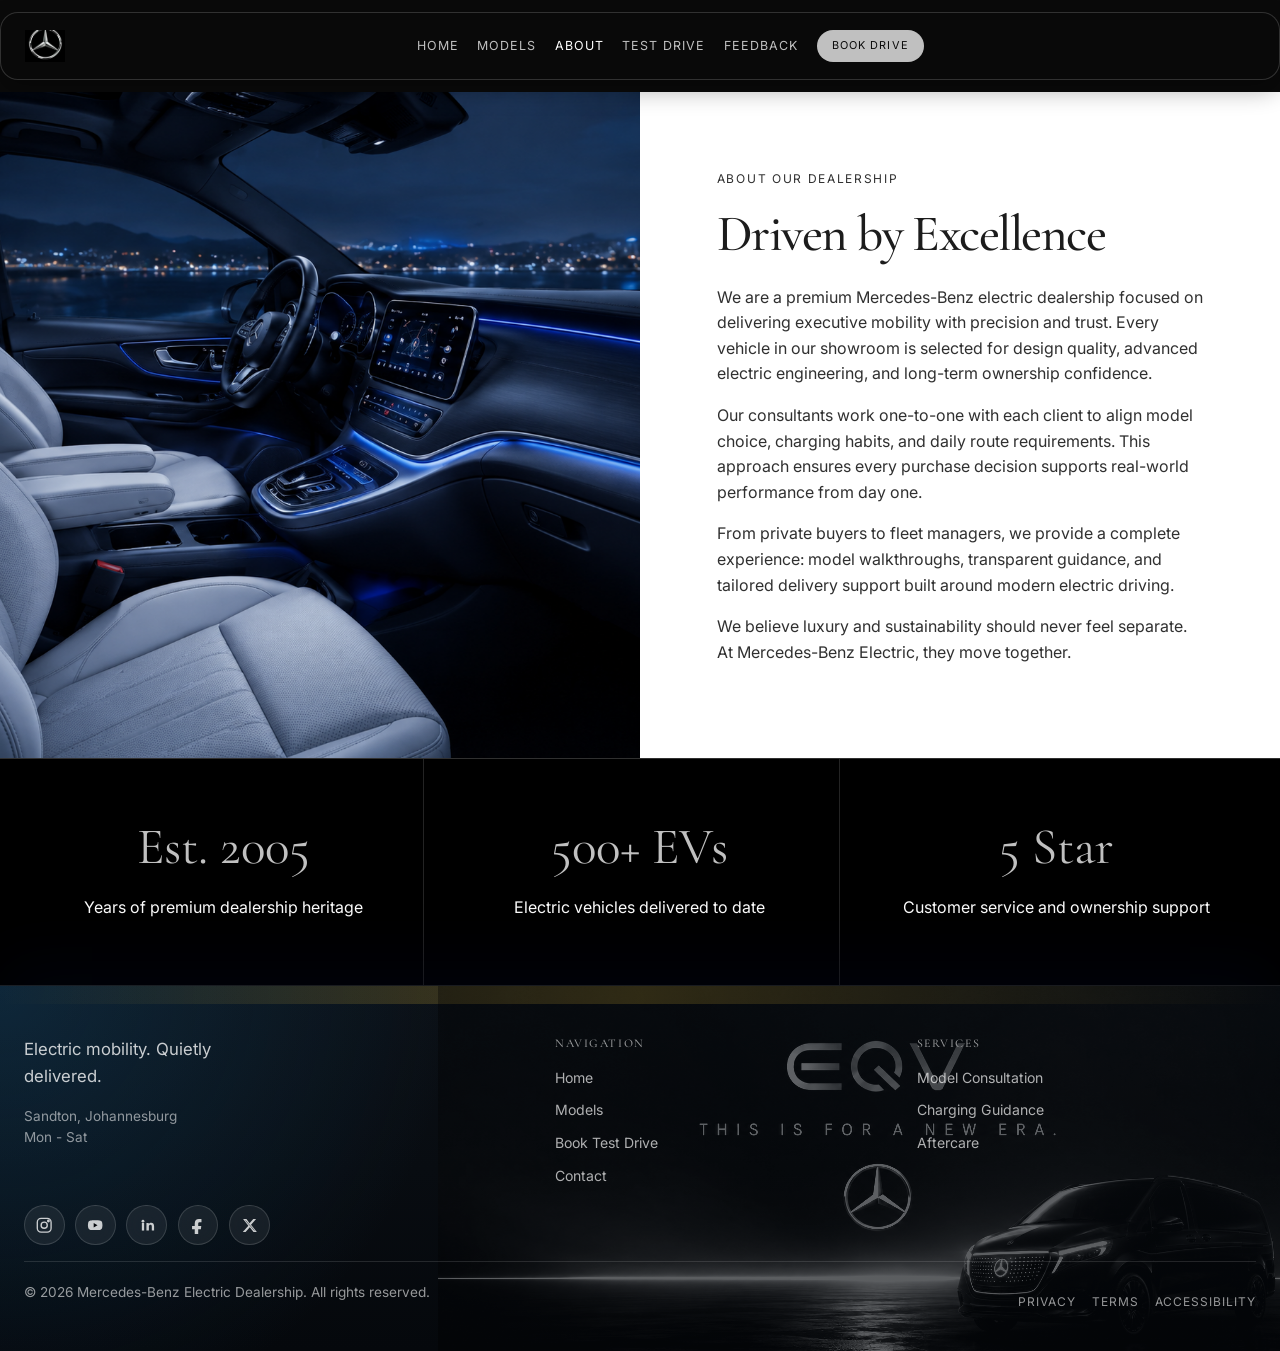
==== about.html @ 7323f120 "Build premium Mercedes-Benz EV website" ====
<!doctype html>
<html lang="en">
<head>
  <meta charset="UTF-8">
  <meta name="viewport" content="width=device-width, initial-scale=1.0">
  <title>Mercedes-Benz Electric | About</title>
  <link rel="preconnect" href="https://fonts.googleapis.com">
  <link rel="preconnect" href="https://fonts.gstatic.com" crossorigin>
  <link href="https://fonts.googleapis.com/css2?family=Cormorant+Garamond:wght@400;500;600;700&family=Inter:wght@400;500;600&display=swap" rel="stylesheet">
  <link href="https://cdn.jsdelivr.net/npm/bootstrap@5.3.3/dist/css/bootstrap.min.css" rel="stylesheet">
  <link rel="stylesheet" href="css/style.css">
</head>
<body>
  <div class="page-shell">
    <header class="site-nav">
      <nav class="navbar navbar-expand-lg nav-wrapper">
        <div class="container-premium d-flex align-items-center">
          <a class="navbar-brand" href="index.html" aria-label="Mercedes-Benz Electric home">
            <img src="assets/images/logo.jfif" alt="Mercedes-Benz logo">
          </a>
          <button class="navbar-toggler ms-auto" type="button" data-bs-toggle="collapse" data-bs-target="#mainNav" aria-controls="mainNav" aria-expanded="false" aria-label="Toggle navigation">
            <span class="navbar-toggler-icon"><span></span></span>
          </button>
          <div class="collapse navbar-collapse nav-center-group justify-content-center" id="mainNav">
            <ul class="navbar-nav nav-links-centered align-items-lg-center mx-auto">
              <li class="nav-item"><a class="nav-link" href="index.html">Home</a></li>
              <li class="nav-item"><a class="nav-link" href="models.html">Models</a></li>
              <li class="nav-item"><a class="nav-link active" href="about.html">About</a></li>
              <li class="nav-item"><a class="nav-link" href="testdrive.html">Test Drive</a></li>
              <li class="nav-item"><a class="nav-link" href="feedback.html">Feedback</a></li>
              <li class="nav-item"><a class="nav-cta-link" href="testdrive.html">Book Drive</a></li>
            </ul>
          </div>
        </div>
      </nav>
    </header>

    <main class="site-main">
      <section class="about-split fade-section">
        <div class="about-image-wrap">
          <img src="assets/images/cars/eqv-interior-white.png" alt="Luxury Mercedes EQV cabin with ambient lighting">
        </div>
        <div class="about-copy-wrap">
          <p class="section-kicker">About Our Dealership</p>
          <h1>Driven by Excellence</h1>
          <p>
            We are a premium Mercedes-Benz electric dealership focused on delivering executive mobility with precision and trust.
            Every vehicle in our showroom is selected for design quality, advanced electric engineering, and long-term ownership confidence.
          </p>
          <p>
            Our consultants work one-to-one with each client to align model choice, charging habits, and daily route requirements.
            This approach ensures every purchase decision supports real-world performance from day one.
          </p>
          <p>
            From private buyers to fleet managers, we provide a complete experience: model walkthroughs, transparent guidance,
            and tailored delivery support built around modern electric driving.
          </p>
          <p>
            We believe luxury and sustainability should never feel separate. At Mercedes-Benz Electric, they move together.
          </p>
        </div>
      </section>

      <section class="stats-band fade-section">
        <div class="container-premium">
          <div class="stats-grid">
            <article class="stat-block">
              <span class="stat-number">Est. 2005</span>
              <p>Years of premium dealership heritage</p>
            </article>
            <article class="stat-block">
              <span class="stat-number">500+ EVs</span>
              <p>Electric vehicles delivered to date</p>
            </article>
            <article class="stat-block">
              <span class="stat-number">5 Star</span>
              <p>Customer service and ownership support</p>
            </article>
          </div>
        </div>
      </section>
    </main>

    <footer class="site-footer">
      <div class="footer-fade-bar"></div>
      <div class="container-premium footer-grid">
        <div>
          <p class="footer-brand-copy">Electric mobility. Quietly delivered.</p>
          <p class="footer-address">Sandton, Johannesburg<br>Mon - Sat</p>
        </div>
        <div>
          <h3 class="footer-title">Navigation</h3>
          <ul class="footer-links">
            <li><a href="index.html">Home</a></li>
            <li><a href="models.html">Models</a></li>
            <li><a href="testdrive.html">Book Test Drive</a></li>
            <li><a href="feedback.html">Contact</a></li>
          </ul>
        </div>
        <div>
          <h3 class="footer-title">Services</h3>
          <ul class="footer-links">
            <li><a href="models.html">Model Consultation</a></li>
            <li><a href="feedback.html">Charging Guidance</a></li>
            <li><a href="feedback.html">Aftercare</a></li>
          </ul>
        </div>
      </div>
      <div class="container-premium footer-socials" aria-label="Mercedes-Benz social media links">
        <a class="social-link" href="https://www.instagram.com/mercedesbenz/" target="_blank" rel="noopener noreferrer" aria-label="Mercedes-Benz on Instagram">
          <svg viewBox="0 0 24 24" aria-hidden="true"><rect x="3" y="3" width="18" height="18" rx="5"></rect><circle cx="12" cy="12" r="4"></circle><circle cx="17.5" cy="6.5" r="1"></circle></svg>
        </a>
        <a class="social-link" href="https://www.youtube.com/@MercedesBenz" target="_blank" rel="noopener noreferrer" aria-label="Mercedes-Benz on YouTube">
          <svg viewBox="0 0 24 24" aria-hidden="true"><path class="youtube-shell" d="M21 8.2a3 3 0 0 0-2.1-2.1C17 5.6 12 5.6 12 5.6s-5 0-6.9.5A3 3 0 0 0 3 8.2a31 31 0 0 0-.5 3.8A31 31 0 0 0 3 15.8a3 3 0 0 0 2.1 2.1c1.9.5 6.9.5 6.9.5s5 0 6.9-.5a3 3 0 0 0 2.1-2.1 31 31 0 0 0 .5-3.8 31 31 0 0 0-.5-3.8Z"></path><path class="youtube-play" d="m10 15 5-3-5-3v6Z"></path></svg>
        </a>
        <a class="social-link" href="https://www.linkedin.com/company/mercedes-benz_ag/" target="_blank" rel="noopener noreferrer" aria-label="Mercedes-Benz on LinkedIn">
          <svg viewBox="0 0 24 24" aria-hidden="true"><path d="M5 9h3v10H5V9Z"></path><path d="M6.5 5a1.8 1.8 0 1 1 0 3.6A1.8 1.8 0 0 1 6.5 5Z"></path><path d="M11 9h3v1.4c.6-.9 1.6-1.7 3.2-1.7 2.3 0 3.8 1.5 3.8 4.5V19h-3v-5.3c0-1.4-.5-2.3-1.8-2.3-1 0-1.6.7-1.9 1.3-.1.2-.1.6-.1.9V19H11V9Z"></path></svg>
        </a>
        <a class="social-link" href="https://www.facebook.com/MercedesBenz/" target="_blank" rel="noopener noreferrer" aria-label="Mercedes-Benz on Facebook">
          <svg viewBox="0 0 24 24" aria-hidden="true"><path d="M14 8h2.3V4.2c-.4-.1-1.8-.2-3.3-.2-3.3 0-5.5 2-5.5 5.7V13H4v4.3h3.5V24H12v-6.7h3.5L16 13h-4v-2.9c0-1.2.3-2.1 2-2.1Z"></path></svg>
        </a>
        <a class="social-link" href="https://x.com/MercedesBenz" target="_blank" rel="noopener noreferrer" aria-label="Mercedes-Benz on X">
          <svg viewBox="0 0 24 24" aria-hidden="true"><path d="M4 4h4.4l4.1 5.5L17.3 4H21l-6.6 7.5L22 21h-4.4l-4.8-6.3L7.3 21H3.6l7.3-8.3L4 4Zm2.8 2 11.8 13h.7L7.5 6h-.7Z"></path></svg>
        </a>
      </div>
      <div class="container-premium footer-bottom">
        <p class="footer-copy">&copy; 2026 Mercedes-Benz Electric Dealership. All rights reserved.</p>
        <ul class="footer-legal">
          <li><a href="feedback.html">Privacy</a></li>
          <li><a href="feedback.html">Terms</a></li>
          <li><a href="feedback.html">Accessibility</a></li>
        </ul>
      </div>
      <img class="footer-watermark" src="assets/images/cars/eqv-era-campaign.png" alt="Mercedes-Benz decorative watermark">
    </footer>
  </div>

  <script src="https://cdn.jsdelivr.net/npm/bootstrap@5.3.3/dist/js/bootstrap.bundle.min.js"></script>
  <script src="js/main.js"></script>
</body>
</html>
---- css/style.css ----
﻿:root {
  --color-black: #0a0a0a;
  --color-silver: #C0C0C0;
  --color-silver-dark: #8a8a8a;
  --color-white: #FFFFFF;
  --color-accent: #d4af37;
  --container-max: 1280px;
}

/* === RESET === */
* {
  box-sizing: border-box;
  margin: 0;
  padding: 0;
}

html,
body {
  width: 100%;
  overflow-x: hidden;
}

body {
  font-family: "Inter", sans-serif;
  background: var(--color-black);
  color: var(--color-white);
  line-height: 1.6;
  padding-top: 92px;
}

a {
  color: inherit;
  text-decoration: none;
}

img,
video {
  max-width: 100%;
  display: block;
}

/* === TYPOGRAPHY === */
h1,
h2,
h3,
h4,
h5,
h6,
.brand-title {
  font-family: "Cormorant Garamond", serif;
  letter-spacing: -0.03em;
}

.section-kicker {
  color: var(--color-silver-dark);
  font-size: 0.75rem;
  text-transform: uppercase;
  letter-spacing: 0.14em;
  margin-bottom: 0.8rem;
}

/* === LAYOUT === */
.page-shell {
  min-height: 100vh;
  display: flex;
  flex-direction: column;
}

.site-main {
  flex: 1;
}

.container-premium {
  width: min(100% - 3rem, var(--container-max));
  margin: 0 auto;
}

.section-block {
  padding: 6rem 0;
}

/* === NAVIGATION === */
.site-nav {
  position: fixed;
  top: 12px;
  left: 0;
  width: 100%;
  z-index: 1100;
  transition: top 0.28s ease;
  pointer-events: none;
}

.site-nav.nav-scrolled {
  top: 8px;
}

.nav-wrapper {
  min-height: 62px;
  border-radius: 18px;
  background: rgba(10, 10, 10, 0.84);
  border: 0.7px solid rgba(192, 192, 192, 0.22);
  box-shadow: 0 10px 24px rgba(0, 0, 0, 0.32);
  backdrop-filter: blur(18px) saturate(180%);
  transition: background 0.3s ease, border-color 0.3s ease, box-shadow 0.3s ease;
  pointer-events: auto;
}

.site-nav.nav-scrolled .nav-wrapper {
  background: rgba(10, 10, 10, 0.48);
  border-color: rgba(192, 192, 192, 0.28);
  box-shadow: 0 12px 26px rgba(0, 0, 0, 0.36);
}

.navbar-brand {
  margin-right: 0.8rem;
}

.nav-center-group {
  flex: 1 1 auto;
}

.nav-links-centered {
  width: 100%;
  justify-content: center;
  gap: 0.15rem;
}

.navbar-brand img {
  width: 40px;
  height: 40px;
  object-fit: contain;
}

.navbar-nav .nav-link {
  color: var(--color-silver);
  font-size: 0.78rem;
  letter-spacing: 0.08em;
  text-transform: uppercase;
  padding-inline: 0.75rem;
  transition: color 0.2s ease;
}

.navbar-nav .nav-link:hover,
.navbar-nav .nav-link.active {
  color: var(--color-white);
}

.nav-cta-link {
  display: inline-flex;
  align-items: center;
  justify-content: center;
  margin-left: 0.55rem;
  border: 1px solid rgba(192, 192, 192, 0.55);
  border-radius: 999px;
  padding: 0.42rem 0.88rem;
  font-size: 0.68rem;
  letter-spacing: 0.1em;
  text-transform: uppercase;
  color: var(--color-black);
  background: var(--color-silver);
  transition: transform 0.2s ease, background 0.2s ease, color 0.2s ease, border-color 0.2s ease;
}

.nav-cta-link:hover {
  transform: translateY(-1px);
  background: transparent;
  color: var(--color-white);
  border-color: var(--color-accent);
}

.navbar-toggler {
  border: 1px solid rgba(192, 192, 192, 0.58);
  border-radius: 999px;
  padding: 0.35rem 0.6rem;
}

.navbar-toggler:focus {
  box-shadow: none;
}

.navbar-toggler-icon {
  background-image: none;
  position: relative;
  width: 1.5rem;
  height: 1rem;
}

.navbar-toggler-icon::before,
.navbar-toggler-icon::after,
.navbar-toggler-icon span {
  content: "";
  position: absolute;
  left: 0;
  width: 100%;
  height: 1px;
  background: var(--color-silver);
}

.navbar-toggler-icon::before { top: 0; }
.navbar-toggler-icon span { top: 50%; transform: translateY(-50%); }
.navbar-toggler-icon::after { bottom: 0; }

/* === HERO === */
.hero-section {
  position: relative;
  min-height: 100vh;
  display: grid;
  align-items: end;
}

.hero-video,
.hero-image-fill {
  position: absolute;
  inset: 0;
  width: 100%;
  height: 100%;
  object-fit: cover;
}

.hero-video-fallback {
  display: none;
}

.hero-overlay {
  position: absolute;
  inset: 0;
  background: linear-gradient(to top, rgba(0, 0, 0, 0.93), rgba(0, 0, 0, 0.52));
}

.hero-content {
  position: relative;
  z-index: 2;
  padding: 0 0 7rem;
}

.hero-content h1 {
  font-size: clamp(2.5rem, 6vw, 5.2rem);
  margin-bottom: 1rem;
  color: var(--color-white);
}

.hero-content p {
  color: var(--color-silver);
  max-width: 42rem;
  margin-bottom: 2rem;
}

.hero-home-content h1 {
  text-align: center;
  width: 100%;
  font-size: clamp(2.2rem, 5.2vw, 4.5rem);
}

.hero-home-content {
  padding-bottom: 10rem;
}

.cta-button,
.outline-button {
  display: inline-block;
  border: 1px solid var(--color-silver);
  padding: 0.95rem 2rem;
  text-transform: uppercase;
  letter-spacing: 0.11em;
  font-size: 0.78rem;
  transition: all 0.25s ease;
}

.cta-button {
  background: var(--color-silver);
  color: var(--color-black);
}

.cta-button:hover {
  background: transparent;
  color: var(--color-white);
  border-color: var(--color-accent);
}

.outline-button {
  background: transparent;
  color: var(--color-silver);
}

.outline-button:hover {
  color: var(--color-white);
  border-color: var(--color-accent);
}

/* === HOME BODY === */
.home-atelier {
  position: relative;
  padding: 7rem 0 5rem;
  background: #050505;
  border-top: 1px solid rgba(192, 192, 192, 0.12);
  border-bottom: 1px solid rgba(192, 192, 192, 0.1);
}

.home-atelier::before {
  content: "";
  position: absolute;
  inset: 0;
  background: linear-gradient(90deg, rgba(255, 255, 255, 0.045), transparent 32%, rgba(255, 255, 255, 0.025));
  pointer-events: none;
}

.atelier-grid {
  position: relative;
  z-index: 1;
  display: grid;
  grid-template-columns: minmax(280px, 0.8fr) minmax(320px, 1.2fr);
  gap: clamp(2rem, 5vw, 5rem);
  align-items: center;
}

.atelier-copy h2,
.collection-heading h2 {
  font-size: 4.8rem;
  line-height: 0.95;
  max-width: 760px;
  margin-bottom: 1.25rem;
}

.atelier-copy p:not(.section-kicker) {
  color: rgba(255, 255, 255, 0.66);
  max-width: 520px;
  font-size: 1.02rem;
}

.atelier-image-panel {
  position: relative;
  min-height: 430px;
  overflow: hidden;
  border: 1px solid rgba(192, 192, 192, 0.22);
}

.atelier-image-panel::after {
  content: "";
  position: absolute;
  inset: 0;
  background: linear-gradient(to top, rgba(0, 0, 0, 0.32), transparent 54%);
  pointer-events: none;
}

.atelier-image-panel img {
  width: 100%;
  height: 100%;
  min-height: 430px;
  object-fit: cover;
}

.atelier-principles {
  position: relative;
  z-index: 1;
  display: grid;
  grid-template-columns: repeat(3, minmax(0, 1fr));
  gap: 0;
  margin-top: 4rem;
  border-top: 1px solid rgba(192, 192, 192, 0.22);
  border-bottom: 1px solid rgba(192, 192, 192, 0.16);
}

.atelier-principles article {
  padding: 2rem 2rem 2.2rem 0;
  border-right: 1px solid rgba(192, 192, 192, 0.14);
}

.atelier-principles article + article {
  padding-left: 2rem;
}

.atelier-principles article:last-child {
  border-right: 0;
}

.atelier-principles span,
.collection-index {
  display: block;
  color: rgba(192, 192, 192, 0.65);
  font-size: 0.72rem;
  letter-spacing: 0.16em;
  text-transform: uppercase;
  margin-bottom: 0.9rem;
}

.atelier-principles h3 {
  font-size: 1.55rem;
  margin-bottom: 0.45rem;
}

.atelier-principles p {
  color: rgba(255, 255, 255, 0.58);
  margin: 0;
}

.home-collection {
  padding: 6.5rem 0 7rem;
  background: #090909;
}

.collection-heading {
  margin-bottom: 3rem;
}

.collection-heading h2 {
  margin-bottom: 0;
}

.collection-gallery {
  display: grid;
  gap: 1px;
  background: rgba(192, 192, 192, 0.16);
  border: 1px solid rgba(192, 192, 192, 0.16);
}

.collection-feature {
  display: grid;
  grid-template-columns: minmax(260px, 0.72fr) minmax(280px, 1fr);
  min-height: 310px;
  background: #050505;
  color: var(--color-white);
  text-decoration: none;
  transition: background 0.25s ease;
}

.collection-feature.is-reverse {
  grid-template-columns: minmax(280px, 1fr) minmax(260px, 0.72fr);
}

.collection-feature.is-reverse figure {
  order: 2;
}

.collection-feature.is-reverse div {
  order: 1;
}

.collection-feature figure {
  margin: 0;
  overflow: hidden;
}

.collection-feature img {
  width: 100%;
  height: 100%;
  max-height: 360px;
  object-fit: cover;
  transform: scale(1.01);
  transition: transform 0.5s ease, filter 0.5s ease;
}

.collection-feature div {
  display: flex;
  flex-direction: column;
  justify-content: center;
  padding: clamp(1.8rem, 4vw, 4rem);
}

.collection-feature h3 {
  font-size: 3rem;
  line-height: 0.96;
  max-width: 520px;
  margin-bottom: 1rem;
}

.collection-feature p:not(.collection-index) {
  color: rgba(255, 255, 255, 0.62);
  max-width: 460px;
}

.collection-feature span {
  width: fit-content;
  margin-top: 1.2rem;
  color: rgba(255, 255, 255, 0.88);
  border-bottom: 1px solid rgba(192, 192, 192, 0.72);
  font-size: 0.76rem;
  letter-spacing: 0.12em;
  text-transform: uppercase;
  padding-bottom: 0.25rem;
}

.collection-feature:hover,
.collection-feature:focus-visible {
  background: #080808;
}

.collection-feature:hover img,
.collection-feature:focus-visible img {
  filter: brightness(1.08);
  transform: scale(1.045);
}

.collection-feature:focus-visible {
  outline: 1px solid rgba(192, 192, 192, 0.7);
  outline-offset: -1px;
}

.model-link {
  font-size: 0.78rem;
  letter-spacing: 0.11em;
  text-transform: uppercase;
  border-bottom: 1px solid var(--color-accent);
  padding-bottom: 0.3rem;
}

/* === PAGE HERO === */
.page-hero {
  min-height: 48vh;
  position: relative;
  display: grid;
  align-items: end;
  border-bottom: 1px solid rgba(192, 192, 192, 0.2);
}

.page-hero .hero-content {
  padding-bottom: 4.5rem;
}

.page-hero h1 {
  font-size: clamp(2.4rem, 5vw, 4.4rem);
}

/* === MODEL GRID === */
.models-gallery {
  background: #050505;
  border-top: 1px solid rgba(192, 192, 192, 0.14);
}

.models-gallery-heading {
  margin-bottom: 2.4rem;
}

.models-gallery-heading h2 {
  font-size: 4.6rem;
  line-height: 0.94;
  margin: 0;
}

.model-hover-grid {
  display: grid;
  grid-template-columns: repeat(6, minmax(0, 1fr));
  grid-auto-rows: 270px;
  gap: 1px;
  background: #050505;
  border: 1px solid rgba(192, 192, 192, 0.16);
}

.model-hover-card {
  position: relative;
  overflow: hidden;
  color: var(--color-white);
  background: #080808;
  text-decoration: none;
  isolation: isolate;
}

.model-hover-card.model-large {
  grid-column: span 3;
  grid-row: span 2;
}

.model-hover-card.model-wide {
  grid-column: span 3;
}

.model-hover-card:not(.model-large):not(.model-wide) {
  grid-column: span 3;
}

.model-hover-card img {
  width: 100%;
  height: 100%;
  object-fit: cover;
  filter: saturate(0.86) contrast(1.04);
  transform: scale(1.01);
  transition: transform 0.7s ease, filter 0.7s ease;
}

.model-hover-layer {
  position: absolute;
  inset: 0;
  display: flex;
  flex-direction: column;
  justify-content: flex-end;
  padding: 1.4rem;
  background: linear-gradient(to top, rgba(0, 0, 0, 0.82), rgba(0, 0, 0, 0.04) 58%);
  opacity: 0.92;
  transition: background 0.35s ease, opacity 0.35s ease;
}

.model-hover-layer h3 {
  font-size: 2rem;
  line-height: 0.98;
  margin: 0 0 0.8rem;
}

.model-hover-layer span {
  width: fit-content;
  border: 1px solid rgba(255, 255, 255, 0.72);
  color: rgba(255, 255, 255, 0.92);
  padding: 0.46rem 0.9rem;
  font-size: 0.68rem;
  letter-spacing: 0.13em;
  text-transform: uppercase;
  transform: translateY(12px);
  opacity: 0;
  transition: transform 0.32s ease, opacity 0.32s ease, border-color 0.32s ease;
}

.model-hover-card::after {
  content: "";
  position: absolute;
  left: 1.4rem;
  bottom: 1rem;
  width: 42px;
  height: 2px;
  background: rgba(198, 92, 32, 0.9);
  transform: scaleX(0);
  transform-origin: left;
  transition: transform 0.35s ease;
  z-index: 2;
}

.model-hover-card:hover img,
.model-hover-card:focus-visible img {
  filter: saturate(0.98) contrast(1.08) brightness(1.05);
  transform: scale(1.065);
}

.model-hover-card:hover .model-hover-layer,
.model-hover-card:focus-visible .model-hover-layer {
  background: linear-gradient(to top, rgba(0, 0, 0, 0.9), rgba(0, 0, 0, 0.16) 58%);
  opacity: 1;
}

.model-hover-card:hover .model-hover-layer span,
.model-hover-card:focus-visible .model-hover-layer span {
  transform: translateY(0);
  opacity: 1;
  border-color: rgba(198, 92, 32, 0.95);
}

.model-hover-card:hover::after,
.model-hover-card:focus-visible::after {
  transform: scaleX(1);
}

.model-hover-card:focus-visible {
  outline: 1px solid rgba(198, 92, 32, 0.95);
  outline-offset: -1px;
}

.model-motion-strip {
  overflow: hidden;
  background: #030303;
  border-top: 1px solid rgba(192, 192, 192, 0.12);
  border-bottom: 1px solid rgba(192, 192, 192, 0.12);
  padding: 2rem 0;
}

.motion-strip-track {
  display: flex;
  gap: 1rem;
  width: max-content;
  animation: eqvMarquee 52s linear infinite;
  will-change: transform;
}

.model-motion-strip:hover .motion-strip-track {
  animation-play-state: paused;
}

.motion-strip-track img {
  width: min(34vw, 440px);
  height: 210px;
  object-fit: cover;
  filter: saturate(0.78) brightness(0.9);
  border: 1px solid rgba(192, 192, 192, 0.16);
}

/* === MODEL DETAIL === */
.model-detail-hero {
  position: relative;
  min-height: calc(100vh - 92px);
  display: grid;
  align-items: end;
  overflow: hidden;
  background: #030303;
}

.model-detail-hero > img {
  position: absolute;
  inset: 0;
  width: 100%;
  height: 100%;
  object-fit: cover;
  filter: saturate(0.86) brightness(0.72) contrast(1.05);
}

.model-detail-hero::after {
  content: "";
  position: absolute;
  inset: 0;
  background: linear-gradient(to top, rgba(0, 0, 0, 0.88), rgba(0, 0, 0, 0.18) 54%);
  pointer-events: none;
}

.model-detail-panel {
  position: relative;
  z-index: 1;
  width: min(100% - 3rem, 760px);
  margin: 0 auto 5.5rem;
  text-align: center;
}

.model-detail-panel h1 {
  font-size: 4.8rem;
  line-height: 0.95;
  margin-bottom: 1rem;
}

.model-detail-panel p:not(.section-kicker) {
  color: rgba(255, 255, 255, 0.74);
  max-width: 560px;
  margin: 0 auto 1.6rem;
}

.model-detail-actions {
  display: flex;
  justify-content: center;
  gap: 0.8rem;
  flex-wrap: wrap;
}

.models-atelier {
  background: #050505;
  border-top: 1px solid rgba(192, 192, 192, 0.14);
}

.models-atelier-heading {
  max-width: 920px;
  margin-bottom: 3rem;
}

.models-atelier-heading h2 {
  font-size: 4.4rem;
  line-height: 0.95;
  margin-bottom: 1rem;
}

.models-atelier-heading p:not(.section-kicker) {
  color: rgba(255, 255, 255, 0.62);
  max-width: 720px;
}

.model-signature-grid {
  display: grid;
  grid-template-columns: minmax(340px, 1.08fr) minmax(320px, 0.92fr);
  gap: 1px;
  background: rgba(192, 192, 192, 0.18);
  border: 1px solid rgba(192, 192, 192, 0.16);
}

.model-spotlight,
.model-variant {
  color: var(--color-white);
  text-decoration: none;
  background: #070707;
  transition: background 0.28s ease, transform 0.28s ease;
}

.model-spotlight {
  display: grid;
  grid-template-rows: minmax(330px, 0.78fr) auto;
  min-height: 720px;
}

.model-spotlight figure,
.model-variant img {
  margin: 0;
  overflow: hidden;
}

.model-spotlight img,
.model-variant img {
  width: 100%;
  height: 100%;
  object-fit: cover;
  transition: transform 0.55s ease, filter 0.55s ease;
}

.model-spotlight-copy {
  padding: 2.4rem;
}

.model-finish {
  color: rgba(192, 192, 192, 0.72);
  font-size: 0.72rem;
  letter-spacing: 0.16em;
  text-transform: uppercase;
  margin-bottom: 0.75rem;
}

.model-spotlight h3 {
  font-size: 3.3rem;
  line-height: 0.95;
  margin-bottom: 1rem;
}

.model-spotlight-copy > p:not(.model-finish) {
  color: rgba(255, 255, 255, 0.64);
  max-width: 520px;
}

.model-spotlight dl {
  display: grid;
  grid-template-columns: repeat(3, minmax(0, 1fr));
  gap: 1px;
  background: rgba(192, 192, 192, 0.16);
  margin: 1.8rem 0;
}

.model-spotlight dl div {
  background: #070707;
  padding: 1rem;
}

.model-spotlight dt {
  color: rgba(192, 192, 192, 0.62);
  font-size: 0.7rem;
  letter-spacing: 0.12em;
  text-transform: uppercase;
}

.model-spotlight dd {
  margin: 0.35rem 0 0;
  color: rgba(255, 255, 255, 0.9);
  font-size: 0.95rem;
}

.model-spotlight span {
  border-bottom: 1px solid rgba(192, 192, 192, 0.72);
  color: rgba(255, 255, 255, 0.9);
  font-size: 0.76rem;
  letter-spacing: 0.12em;
  text-transform: uppercase;
  padding-bottom: 0.25rem;
}

.model-variant-stack {
  display: grid;
  grid-template-rows: repeat(4, minmax(160px, 1fr));
  gap: 1px;
}

.model-variant {
  display: grid;
  grid-template-columns: 42% 58%;
  min-height: 170px;
}

.model-variant img {
  min-height: 170px;
}

.model-variant div {
  padding: 1.35rem;
  display: flex;
  flex-direction: column;
  justify-content: center;
}

.model-variant h3 {
  font-size: 1.65rem;
  line-height: 1;
  margin-bottom: 0.45rem;
}

.model-variant p:last-child {
  color: rgba(255, 255, 255, 0.58);
  margin: 0;
  font-size: 0.9rem;
}

.finish-silver {
  background: linear-gradient(135deg, #0b0b0b, #171717);
}

.finish-silver img {
  filter: saturate(0.58) brightness(1.08) contrast(1.06);
}

.finish-obsidian {
  background: linear-gradient(135deg, #040404, #101010);
}

.finish-obsidian img {
  filter: saturate(0.58) brightness(0.92) contrast(1.12);
}

.finish-pearl {
  background: linear-gradient(135deg, #0a0a0a, #1b1b1b);
}

.finish-pearl img {
  filter: saturate(0.7) brightness(1.08) contrast(1.03);
}

.finish-tail {
  background: linear-gradient(135deg, #050505, #130b0b);
}

.finish-tail img {
  filter: saturate(0.82) brightness(0.98) contrast(1.08);
}

.finish-graphite {
  background: linear-gradient(135deg, #070707, #111418);
}

.finish-graphite img {
  filter: saturate(0.52) brightness(0.96) contrast(1.1);
}

.model-spotlight:hover,
.model-spotlight:focus-visible,
.model-variant:hover,
.model-variant:focus-visible {
  background: #0b0b0b;
}

.model-spotlight:hover img,
.model-spotlight:focus-visible img,
.model-variant:hover img,
.model-variant:focus-visible img {
  filter: brightness(1.08) saturate(0.86);
  transform: scale(1.04);
}

.model-spotlight:focus-visible,
.model-variant:focus-visible {
  outline: 1px solid rgba(192, 192, 192, 0.7);
  outline-offset: -1px;
}

.models-grid {
  display: grid;
  gap: 1.6rem;
  grid-template-columns: repeat(3, minmax(0, 1fr));
}

.model-card {
  background: #070707;
  border: 1px solid rgba(192, 192, 192, 0.18);
  transition: transform 0.25s ease, border-color 0.25s ease, box-shadow 0.25s ease;
}

.model-card:hover {
  transform: translateY(-7px);
  border-color: rgba(192, 192, 192, 0.8);
  box-shadow: 0 0 28px rgba(192, 192, 192, 0.18);
}

.model-card img {
  width: 100%;
  height: 250px;
  object-fit: cover;
}

.model-card-body {
  padding: 1.3rem;
}

.model-card-body h3 {
  font-size: 1.7rem;
  margin-bottom: 0.6rem;
}

.section-heading h2 {
  font-size: clamp(2rem, 4vw, 3.2rem);
  margin-bottom: 0.5rem;
}

.section-heading p {
  color: var(--color-silver);
  max-width: 44rem;
}

.spec-list {
  list-style: none;
  display: grid;
  gap: 0.25rem;
  margin-bottom: 1.1rem;
  color: var(--color-silver);
  font-size: 0.94rem;
}

/* === EQV MARQUEE === */
.eqv-model-marquee {
  background: #030303;
  border-top: 1px solid rgba(192, 192, 192, 0.18);
  border-bottom: 1px solid rgba(192, 192, 192, 0.18);
  padding-top: 4.5rem;
}

.model-marquee-viewport {
  overflow: hidden;
  width: 100%;
  margin-top: 2rem;
}

.model-marquee-track {
  display: flex;
  align-items: stretch;
  gap: 1.4rem;
  width: max-content;
  will-change: transform;
  animation: eqvMarquee 48s linear infinite;
  padding: 0 2rem 0.3rem;
}

@keyframes eqvMarquee {
  from {
    transform: translateX(0);
  }
  to {
    transform: translateX(calc(-50% - 0.7rem));
  }
}

.eqv-model-marquee:hover .model-marquee-track,
.eqv-model-marquee:focus-within .model-marquee-track {
  animation-play-state: paused;
}

.eqv-model-card {
  position: relative;
  flex: 0 0 clamp(250px, 23vw, 320px);
  background: #070707;
  border: 1px solid rgba(192, 192, 192, 0.22);
  border-radius: 8px;
  overflow: hidden;
  color: var(--color-white);
  text-decoration: none;
  transition: transform 0.35s ease, border-color 0.35s ease, box-shadow 0.35s ease;
}

.eqv-model-card::after {
  content: "";
  position: absolute;
  inset: 0;
  background: linear-gradient(110deg, rgba(255, 255, 255, 0.08), transparent 34%);
  opacity: 0;
  transition: opacity 0.35s ease;
  pointer-events: none;
}

.eqv-model-card:hover,
.eqv-model-card:focus-visible {
  transform: translateY(-5px);
  border-color: rgba(192, 192, 192, 0.58);
  box-shadow: 0 18px 40px rgba(0, 0, 0, 0.42);
}

.eqv-model-card:hover::after,
.eqv-model-card:focus-visible::after {
  opacity: 1;
}

.eqv-model-card:focus-visible {
  outline: 2px solid rgba(192, 192, 192, 0.68);
  outline-offset: 2px;
}

.eqv-model-card img {
  width: 100%;
  height: clamp(150px, 16vw, 200px);
  object-fit: cover;
  filter: saturate(0.78);
}

.eqv-model-card-body {
  padding: 0.95rem 0.95rem 0.9rem;
}

.eqv-model-card-body h3 {
  font-size: 1.3rem;
  margin-bottom: 0.28rem;
}

.eqv-model-card-body p {
  color: rgba(255, 255, 255, 0.82);
  margin-bottom: 0.4rem;
  font-size: 0.86rem;
}

.eqv-model-specs {
  font-size: 0.76rem;
  letter-spacing: 0.03em;
  color: rgba(192, 192, 192, 0.94);
  margin-bottom: 0.4rem;
}

.eqv-model-cta {
  display: inline-block;
  font-size: 0.74rem;
  text-transform: uppercase;
  letter-spacing: 0.1em;
  color: rgba(255, 255, 255, 0.86);
  border-bottom: 1px solid rgba(192, 192, 192, 0.72);
  padding-bottom: 0.2rem;
}

/* === ABOUT === */
.about-split {
  display: grid;
  grid-template-columns: 1fr 1fr;
  min-height: 74vh;
}

.about-image-wrap {
  min-height: 100%;
}

.about-image-wrap img {
  width: 100%;
  height: 100%;
  object-fit: cover;
}

.about-copy-wrap {
  background: var(--color-white);
  color: #1c1c1c;
  padding: clamp(2rem, 6vw, 5rem);
  display: flex;
  flex-direction: column;
  justify-content: center;
}

.about-copy-wrap h1 {
  font-size: clamp(2rem, 4vw, 3.6rem);
  margin-bottom: 1.2rem;
}

.about-copy-wrap p {
  margin-bottom: 1rem;
  color: #303030;
}

.stats-band {
  background: #000;
  border-top: 1px solid rgba(192, 192, 192, 0.25);
}

.stats-grid {
  display: grid;
  grid-template-columns: repeat(3, minmax(0, 1fr));
  gap: 1rem;
}

.stat-block {
  text-align: center;
  padding: 3rem 1rem;
  border-right: 1px solid rgba(192, 192, 192, 0.18);
}

.stat-block:last-child {
  border-right: 0;
}

.stat-number {
  display: block;
  font-size: clamp(2.3rem, 4vw, 4.2rem);
  color: var(--color-silver);
  font-family: "Cormorant Garamond", serif;
  margin-bottom: 0.4rem;
}

/* === TEST DRIVE === */
.steps-grid {
  display: grid;
  gap: 1.2rem;
  grid-template-columns: repeat(3, minmax(0, 1fr));
}

.step-card {
  border: 1px solid rgba(192, 192, 192, 0.22);
  padding: 2rem;
  min-height: 220px;
}

.step-card .step-index {
  color: var(--color-accent);
  font-size: 0.85rem;
  letter-spacing: 0.14em;
  text-transform: uppercase;
}

.step-card h3 {
  margin: 0.7rem 0 0.6rem;
  font-size: 1.7rem;
}

.step-card p {
  color: var(--color-silver);
}

/* === FEEDBACK FORM === */
.feedback-wrap {
  max-width: 760px;
}

.feedback-form {
  border: 1px solid rgba(192, 192, 192, 0.34);
  padding: clamp(1.4rem, 4vw, 2.2rem);
  background: #050505;
}

.form-label {
  color: var(--color-white);
  margin-bottom: 0.5rem;
  font-size: 0.9rem;
  letter-spacing: 0.05em;
  text-transform: uppercase;
}

.form-control,
.form-select,
textarea.form-control {
  border-radius: 0;
  background: #0f0f0f;
  border: 1px solid rgba(192, 192, 192, 0.55);
  color: var(--color-white);
  padding: 0.78rem 0.9rem;
}

.form-control:focus,
.form-select:focus,
textarea.form-control:focus {
  background: #111;
  color: var(--color-white);
  border-color: var(--color-accent);
  box-shadow: 0 0 0 0.14rem rgba(212, 175, 55, 0.2);
}

.form-control::placeholder,
textarea.form-control::placeholder {
  color: #909090;
}

.feedback-error {
  color: #f7c9c9;
  margin-bottom: 0.9rem;
  min-height: 1.4rem;
}

.feedback-success {
  border: 1px solid rgba(192, 192, 192, 0.34);
  padding: 2rem;
  background: #050505;
}

.feedback-success h2 {
  color: var(--color-silver);
  margin-bottom: 0.8rem;
}

.is-hidden {
  display: none !important;
}

/* === FOOTER === */
.site-footer {
  position: relative;
  overflow: hidden;
  border-top: 1px solid rgba(255, 255, 255, 0.08);
  background: radial-gradient(circle at top left, rgba(20, 77, 116, 0.38), transparent 34%), linear-gradient(180deg, #0b1016 0%, #05080c 100%);
  box-shadow: 0 -24px 60px rgba(2, 6, 23, 0.45);
  padding: 0 0 2rem;
}

.footer-fade-bar {
  height: 18px;
  background: linear-gradient(90deg, rgba(212, 175, 55, 0), rgba(212, 175, 55, 0.34), rgba(212, 175, 55, 0));
  opacity: 0.9;
}

.footer-grid {
  position: relative;
  z-index: 2;
  display: grid;
  grid-template-columns: 1.2fr 0.8fr 0.8fr;
  gap: 1.4rem;
  padding: 2rem 0 1rem;
}

.footer-brand-copy {
  color: rgba(255, 255, 255, 0.78);
  font-size: 1.05rem;
  max-width: 16rem;
}

.footer-logo {
  width: 168px;
  margin-bottom: 1rem;
}

.footer-address {
  margin-top: 0.7rem;
  color: rgba(255, 255, 255, 0.55);
  font-size: 0.85rem;
  line-height: 1.55;
}

.footer-title {
  font-size: 0.74rem;
  text-transform: uppercase;
  letter-spacing: 0.13em;
  color: rgba(255, 255, 255, 0.58);
  margin-bottom: 0.9rem;
}

.footer-links {
  list-style: none;
  display: grid;
  gap: 0.45rem;
  margin-bottom: 0;
  padding: 0;
}

.footer-links a {
  color: rgba(255, 255, 255, 0.68);
  font-size: 0.88rem;
  transition: color 0.2s ease;
}

.footer-links a:hover {
  color: var(--color-white);
}

.footer-socials {
  position: relative;
  z-index: 2;
  display: flex;
  flex-wrap: wrap;
  align-items: center;
  gap: 0.65rem;
  padding-bottom: 1rem;
}

.social-link {
  width: 2.55rem;
  height: 2.55rem;
  display: inline-flex;
  align-items: center;
  justify-content: center;
  border-radius: 999px;
  border: 1px solid rgba(255, 255, 255, 0.14);
  background: rgba(255, 255, 255, 0.065);
  color: rgba(255, 255, 255, 0.78);
  backdrop-filter: blur(14px);
  transition: transform 0.24s ease, border-color 0.24s ease, color 0.24s ease, background 0.24s ease, box-shadow 0.24s ease;
}

.social-link:hover,
.social-link:focus-visible {
  transform: translateY(-3px);
  border-color: rgba(212, 175, 55, 0.62);
  background: rgba(255, 255, 255, 0.12);
  color: var(--color-white);
  box-shadow: 0 14px 32px rgba(0, 0, 0, 0.32), 0 0 0 1px rgba(212, 175, 55, 0.1);
}

.social-link:focus-visible {
  outline: 2px solid rgba(212, 175, 55, 0.72);
  outline-offset: 4px;
}

.social-link svg {
  width: 1.15rem;
  height: 1.15rem;
  display: block;
}

.social-link svg path {
  fill: currentColor;
}

.social-link .youtube-play {
  fill: #05080c;
}

.social-link:hover .youtube-play,
.social-link:focus-visible .youtube-play {
  fill: #05080c;
}

.social-link svg rect,
.social-link svg circle {
  fill: none;
  stroke: currentColor;
  stroke-width: 1.75;
}

.footer-bottom {
  position: relative;
  z-index: 2;
  border-top: 1px solid rgba(255, 255, 255, 0.12);
  padding-top: 1.2rem;
  display: flex;
  align-items: center;
  justify-content: space-between;
  gap: 1rem;
}

.footer-copy {
  color: rgba(255, 255, 255, 0.58);
  font-size: 0.85rem;
}

.footer-legal {
  list-style: none;
  display: flex;
  flex-wrap: wrap;
  gap: 1rem;
  margin: 0;
  padding: 0;
}

.footer-legal a {
  font-size: 0.75rem;
  text-transform: uppercase;
  letter-spacing: 0.08em;
  color: rgba(255, 255, 255, 0.58);
}

.footer-legal a:hover {
  color: var(--color-white);
}

.footer-watermark {
  position: absolute;
  right: -3%;
  bottom: -12%;
  width: min(880px, 88vw);
  opacity: 0.34;
  filter: grayscale(1) brightness(1.8);
  pointer-events: none;
}

/* === UTILITIES === */
.fade-section {
  opacity: 0;
  transform: translateY(22px);
  transition: opacity 0.6s ease, transform 0.6s ease;
}

.fade-section.visible {
  opacity: 1;
  transform: translateY(0);
}

.video-fallback-active .hero-video {
  display: none;
}

.video-fallback-active .hero-video-fallback {
  display: block;
}

/* === RESPONSIVE === */
@media (max-width: 1080px) {
  .models-gallery-heading h2 {
    font-size: 3.4rem;
  }

  .model-hover-grid {
    grid-template-columns: repeat(2, minmax(0, 1fr));
    grid-auto-rows: 260px;
  }

  .model-hover-card.model-large,
  .model-hover-card.model-wide,
  .model-hover-card:not(.model-large):not(.model-wide) {
    grid-column: span 1;
    grid-row: span 1;
  }

  .motion-strip-track img {
    width: 360px;
    height: 190px;
  }

  .model-detail-panel h1 {
    font-size: 3.6rem;
  }

  .atelier-grid,
  .collection-feature,
  .collection-feature.is-reverse {
    grid-template-columns: 1fr;
  }

  .models-atelier-heading h2 {
    font-size: 3.5rem;
  }

  .model-signature-grid {
    grid-template-columns: 1fr;
  }

  .model-spotlight {
    min-height: auto;
  }

  .model-spotlight h3 {
    font-size: 2.8rem;
  }

  .collection-feature.is-reverse figure,
  .collection-feature.is-reverse div {
    order: initial;
  }

  .atelier-copy h2,
  .collection-heading h2 {
    font-size: 3.7rem;
  }

  .collection-feature h3 {
    font-size: 2.7rem;
  }

  .atelier-image-panel,
  .atelier-image-panel img {
    min-height: 360px;
  }

  .models-grid,
  .why-electric-grid,
  .steps-grid {
    grid-template-columns: repeat(2, minmax(0, 1fr));
  }

  .about-split {
    grid-template-columns: 1fr;
  }

  .about-image-wrap {
    max-height: 420px;
  }

  .footer-grid {
    grid-template-columns: 1fr 0.8fr 0.8fr;
  }
}

@media (max-width: 768px) {
  body {
    padding-top: 86px;
  }

  .site-nav {
    top: 8px;
  }

  .site-nav.nav-scrolled {
    top: 6px;
  }

  .nav-wrapper {
    border-radius: 14px;
    min-height: 58px;
  }

  .navbar-nav {
    padding: 1rem 0 0.4rem;
  }

  .navbar-collapse {
    margin-top: 0.55rem;
    padding: 0.2rem 0.45rem 0.6rem;
    border-top: 1px solid rgba(192, 192, 192, 0.2);
  }

  .nav-cta-link {
    margin-left: 0;
    margin-top: 0.5rem;
    width: 100%;
  }

  .container-premium {
    width: min(100% - 2rem, var(--container-max));
  }

  .section-block {
    padding: 4.4rem 0;
  }

  .hero-content {
    padding-bottom: 5rem;
  }

  .models-gallery-heading h2 {
    font-size: 2.45rem;
    line-height: 1;
  }

  .model-hover-grid {
    grid-template-columns: 1fr;
    grid-auto-rows: 255px;
  }

  .model-hover-layer h3 {
    font-size: 1.75rem;
  }

  .model-hover-layer span {
    transform: translateY(0);
    opacity: 1;
  }

  .motion-strip-track img {
    width: 280px;
    height: 160px;
  }

  .model-detail-panel {
    width: min(100% - 2rem, 620px);
    margin-bottom: 4rem;
  }

  .model-detail-panel h1 {
    font-size: 2.7rem;
  }

  .models-atelier-heading h2 {
    font-size: 2.55rem;
    line-height: 1;
  }

  .model-spotlight {
    grid-template-rows: auto auto;
  }

  .model-spotlight figure {
    height: 220px;
  }

  .model-spotlight-copy {
    padding: 1.4rem;
  }

  .model-spotlight h3 {
    font-size: 2.1rem;
  }

  .model-spotlight dl {
    grid-template-columns: 1fr;
  }

  .model-variant-stack {
    grid-template-rows: none;
  }

  .model-variant {
    grid-template-columns: 1fr;
  }

  .model-variant img {
    height: 180px;
  }

  .home-atelier,
  .home-collection {
    padding: 4.4rem 0;
  }

  .atelier-copy h2,
  .collection-heading h2 {
    font-size: 2.65rem;
    line-height: 1;
  }

  .collection-feature h3 {
    font-size: 2.1rem;
    line-height: 1;
  }

  .atelier-image-panel,
  .atelier-image-panel img {
    min-height: 260px;
  }

  .atelier-principles {
    grid-template-columns: 1fr;
    margin-top: 2.5rem;
  }

  .atelier-principles article,
  .atelier-principles article + article {
    padding: 1.4rem 0;
    border-right: 0;
    border-bottom: 1px solid rgba(192, 192, 192, 0.14);
  }

  .atelier-principles article:last-child {
    border-bottom: 0;
  }

  .collection-feature {
    min-height: auto;
  }

  .collection-feature img {
    max-height: 240px;
  }

  .cinematic-card,
  .cinematic-card.is-reverse {
    grid-template-columns: 1fr;
  }

  .cinematic-card.is-reverse img,
  .cinematic-card.is-reverse .cinematic-card-overlay {
    order: initial;
  }

  .cinematic-card img {
    height: 220px;
    max-height: 220px;
  }

  .model-marquee-track {
    animation-duration: 56s;
    gap: 1rem;
    padding: 0 1rem 0.2rem;
  }

  .eqv-model-card {
    flex-basis: min(74vw, 260px);
  }

  .eqv-model-card img {
    height: 155px;
  }

  .stats-grid,
  .models-grid,
  .why-electric-grid,
  .steps-grid {
    grid-template-columns: 1fr;
  }

  .stat-block {
    border-right: 0;
    border-bottom: 1px solid rgba(192, 192, 192, 0.14);
  }

  .stat-block:last-child {
    border-bottom: 0;
  }

  .footer-grid {
    grid-template-columns: 1fr;
    gap: 1rem;
  }

  .footer-bottom {
    flex-direction: column;
    align-items: flex-start;
  }
}

@media (prefers-reduced-motion: reduce) {
  .model-hover-card img,
  .motion-strip-track {
    transition: none;
    animation: none;
    transform: none;
  }

  .model-motion-strip {
    overflow-x: auto;
    -webkit-overflow-scrolling: touch;
  }

  .model-marquee-viewport {
    overflow-x: auto;
    -webkit-overflow-scrolling: touch;
  }

  .model-marquee-track {
    animation: none;
    transform: none;
    width: max-content;
    padding-bottom: 0.8rem;
  }
}
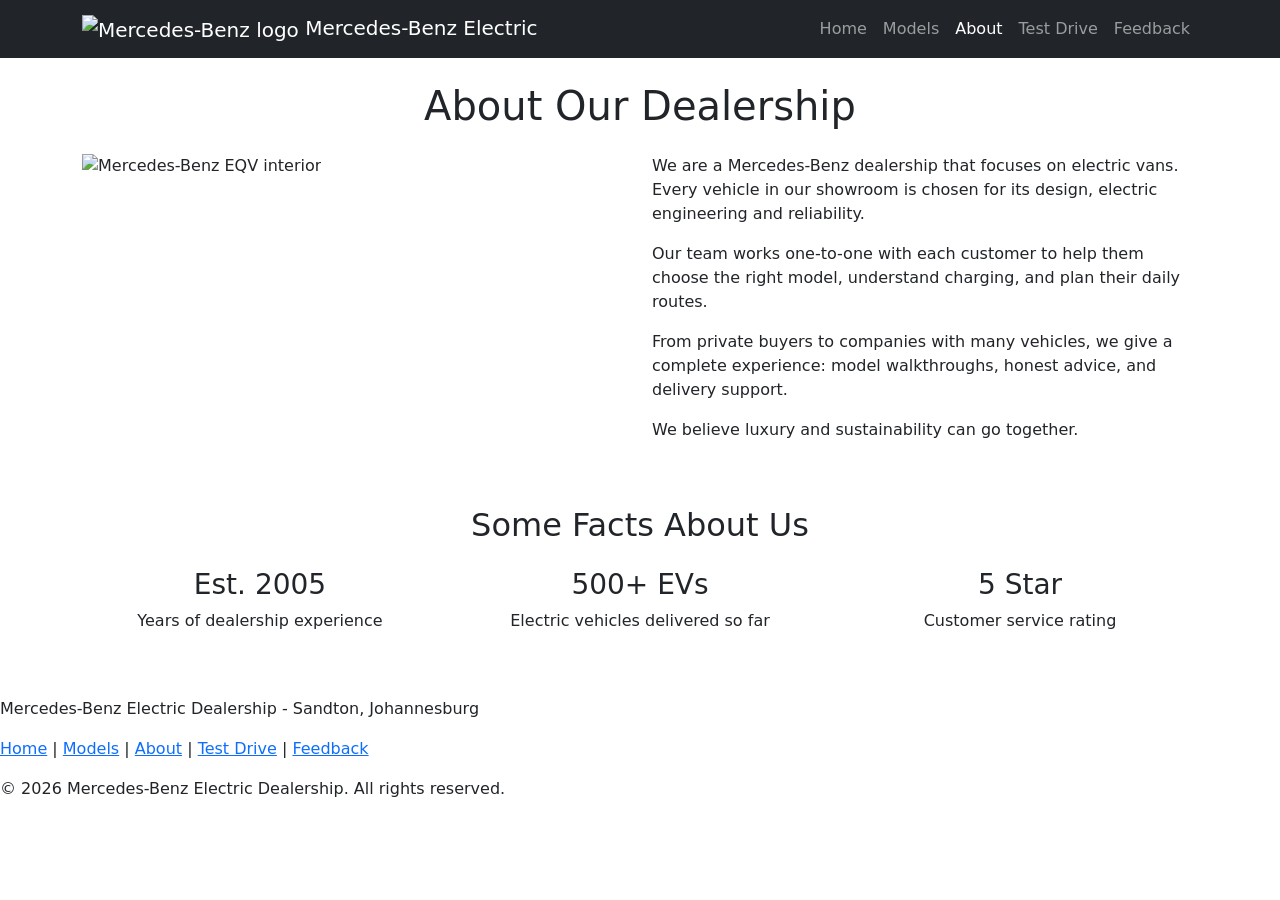
==== commit 8dee2a9d: "Add files via upload" ====
--- a/about.html
+++ b/about.html
@@ -1,148 +1,95 @@
-<!doctype html>
+<!DOCTYPE html>
 <html lang="en">
 <head>
   <meta charset="UTF-8">
   <meta name="viewport" content="width=device-width, initial-scale=1.0">
-  <title>Mercedes-Benz Electric | About</title>
-  <link rel="preconnect" href="https://fonts.googleapis.com">
-  <link rel="preconnect" href="https://fonts.gstatic.com" crossorigin>
-  <link href="https://fonts.googleapis.com/css2?family=Cormorant+Garamond:wght@400;500;600;700&family=Inter:wght@400;500;600&display=swap" rel="stylesheet">
+  <title>Mercedes-Benz Electric - About</title>
   <link href="https://cdn.jsdelivr.net/npm/bootstrap@5.3.3/dist/css/bootstrap.min.css" rel="stylesheet">
   <link rel="stylesheet" href="css/style.css">
 </head>
 <body>
-  <div class="page-shell">
-    <header class="site-nav">
-      <nav class="navbar navbar-expand-lg nav-wrapper">
-        <div class="container-premium d-flex align-items-center">
-          <a class="navbar-brand" href="index.html" aria-label="Mercedes-Benz Electric home">
-            <img src="assets/images/logo.jfif" alt="Mercedes-Benz logo">
-          </a>
-          <button class="navbar-toggler ms-auto" type="button" data-bs-toggle="collapse" data-bs-target="#mainNav" aria-controls="mainNav" aria-expanded="false" aria-label="Toggle navigation">
-            <span class="navbar-toggler-icon"><span></span></span>
-          </button>
-          <div class="collapse navbar-collapse nav-center-group justify-content-center" id="mainNav">
-            <ul class="navbar-nav nav-links-centered align-items-lg-center mx-auto">
-              <li class="nav-item"><a class="nav-link" href="index.html">Home</a></li>
-              <li class="nav-item"><a class="nav-link" href="models.html">Models</a></li>
-              <li class="nav-item"><a class="nav-link active" href="about.html">About</a></li>
-              <li class="nav-item"><a class="nav-link" href="testdrive.html">Test Drive</a></li>
-              <li class="nav-item"><a class="nav-link" href="feedback.html">Feedback</a></li>
-              <li class="nav-item"><a class="nav-cta-link" href="testdrive.html">Book Drive</a></li>
-            </ul>
-          </div>
-        </div>
-      </nav>
-    </header>
 
-    <main class="site-main">
-      <section class="about-split fade-section">
-        <div class="about-image-wrap">
-          <img src="assets/images/cars/eqv-interior-white.png" alt="Luxury Mercedes EQV cabin with ambient lighting">
-        </div>
-        <div class="about-copy-wrap">
-          <p class="section-kicker">About Our Dealership</p>
-          <h1>Driven by Excellence</h1>
-          <p>
-            We are a premium Mercedes-Benz electric dealership focused on delivering executive mobility with precision and trust.
-            Every vehicle in our showroom is selected for design quality, advanced electric engineering, and long-term ownership confidence.
-          </p>
-          <p>
-            Our consultants work one-to-one with each client to align model choice, charging habits, and daily route requirements.
-            This approach ensures every purchase decision supports real-world performance from day one.
-          </p>
-          <p>
-            From private buyers to fleet managers, we provide a complete experience: model walkthroughs, transparent guidance,
-            and tailored delivery support built around modern electric driving.
-          </p>
-          <p>
-            We believe luxury and sustainability should never feel separate. At Mercedes-Benz Electric, they move together.
-          </p>
-        </div>
-      </section>
-
-      <section class="stats-band fade-section">
-        <div class="container-premium">
-          <div class="stats-grid">
-            <article class="stat-block">
-              <span class="stat-number">Est. 2005</span>
-              <p>Years of premium dealership heritage</p>
-            </article>
-            <article class="stat-block">
-              <span class="stat-number">500+ EVs</span>
-              <p>Electric vehicles delivered to date</p>
-            </article>
-            <article class="stat-block">
-              <span class="stat-number">5 Star</span>
-              <p>Customer service and ownership support</p>
-            </article>
-          </div>
-        </div>
-      </section>
-    </main>
-
-    <footer class="site-footer">
-      <div class="footer-fade-bar"></div>
-      <div class="container-premium footer-grid">
-        <div>
-          <p class="footer-brand-copy">Electric mobility. Quietly delivered.</p>
-          <p class="footer-address">Sandton, Johannesburg<br>Mon - Sat</p>
-        </div>
-        <div>
-          <h3 class="footer-title">Navigation</h3>
-          <ul class="footer-links">
-            <li><a href="index.html">Home</a></li>
-            <li><a href="models.html">Models</a></li>
-            <li><a href="testdrive.html">Book Test Drive</a></li>
-            <li><a href="feedback.html">Contact</a></li>
-          </ul>
-        </div>
-        <div>
-          <h3 class="footer-title">Services</h3>
-          <ul class="footer-links">
-            <li><a href="models.html">Model Consultation</a></li>
-            <li><a href="feedback.html">Charging Guidance</a></li>
-            <li><a href="feedback.html">Aftercare</a></li>
-          </ul>
-        </div>
-      </div>
-      <div class="container-premium footer-socials" aria-label="Mercedes-Benz social media links">
-        <a class="social-link" href="https://www.instagram.com/mercedesbenz/" target="_blank" rel="noopener noreferrer" aria-label="Mercedes-Benz on Instagram">
-          <svg viewBox="0 0 24 24" aria-hidden="true"><rect x="3" y="3" width="18" height="18" rx="5"></rect><circle cx="12" cy="12" r="4"></circle><circle cx="17.5" cy="6.5" r="1"></circle></svg>
-        </a>
-        <a class="social-link" href="https://www.youtube.com/@MercedesBenz" target="_blank" rel="noopener noreferrer" aria-label="Mercedes-Benz on YouTube">
-          <svg viewBox="0 0 24 24" aria-hidden="true"><path class="youtube-shell" d="M21 8.2a3 3 0 0 0-2.1-2.1C17 5.6 12 5.6 12 5.6s-5 0-6.9.5A3 3 0 0 0 3 8.2a31 31 0 0 0-.5 3.8A31 31 0 0 0 3 15.8a3 3 0 0 0 2.1 2.1c1.9.5 6.9.5 6.9.5s5 0 6.9-.5a3 3 0 0 0 2.1-2.1 31 31 0 0 0 .5-3.8 31 31 0 0 0-.5-3.8Z"></path><path class="youtube-play" d="m10 15 5-3-5-3v6Z"></path></svg>
-        </a>
-        <a class="social-link" href="https://www.linkedin.com/company/mercedes-benz_ag/" target="_blank" rel="noopener noreferrer" aria-label="Mercedes-Benz on LinkedIn">
-          <svg viewBox="0 0 24 24" aria-hidden="true"><path d="M5 9h3v10H5V9Z"></path><path d="M6.5 5a1.8 1.8 0 1 1 0 3.6A1.8 1.8 0 0 1 6.5 5Z"></path><path d="M11 9h3v1.4c.6-.9 1.6-1.7 3.2-1.7 2.3 0 3.8 1.5 3.8 4.5V19h-3v-5.3c0-1.4-.5-2.3-1.8-2.3-1 0-1.6.7-1.9 1.3-.1.2-.1.6-.1.9V19H11V9Z"></path></svg>
-        </a>
-        <a class="social-link" href="https://www.facebook.com/MercedesBenz/" target="_blank" rel="noopener noreferrer" aria-label="Mercedes-Benz on Facebook">
-          <svg viewBox="0 0 24 24" aria-hidden="true"><path d="M14 8h2.3V4.2c-.4-.1-1.8-.2-3.3-.2-3.3 0-5.5 2-5.5 5.7V13H4v4.3h3.5V24H12v-6.7h3.5L16 13h-4v-2.9c0-1.2.3-2.1 2-2.1Z"></path></svg>
-        </a>
-        <a class="social-link" href="https://x.com/MercedesBenz" target="_blank" rel="noopener noreferrer" aria-label="Mercedes-Benz on X">
-          <svg viewBox="0 0 24 24" aria-hidden="true"><path d="M4 4h4.4l4.1 5.5L17.3 4H21l-6.6 7.5L22 21h-4.4l-4.8-6.3L7.3 21H3.6l7.3-8.3L4 4Zm2.8 2 11.8 13h.7L7.5 6h-.7Z"></path></svg>
-        </a>
-      </div>
-      <div class="container-premium footer-bottom">
-        <p class="footer-copy">&copy; 2026 Mercedes-Benz Electric Dealership. All rights reserved.</p>
-        <ul class="footer-legal">
-          <li><a href="feedback.html">Privacy</a></li>
-          <li><a href="feedback.html">Terms</a></li>
-          <li><a href="feedback.html">Accessibility</a></li>
+  <!-- Navigation bar -->
+  <nav class="navbar navbar-expand-lg navbar-dark bg-dark">
+    <div class="container">
+      <a class="navbar-brand" href="index.html">
+        <img src="assets/images/logo.jfif" alt="Mercedes-Benz logo" height="30"> Mercedes-Benz Electric
+      </a>
+      <button class="navbar-toggler" type="button" data-bs-toggle="collapse" data-bs-target="#myNavbar">
+        <span class="navbar-toggler-icon"></span>
+      </button>
+      <div class="collapse navbar-collapse" id="myNavbar">
+        <ul class="navbar-nav ms-auto">
+          <li class="nav-item"><a class="nav-link" href="index.html">Home</a></li>
+          <li class="nav-item"><a class="nav-link" href="models.html">Models</a></li>
+          <li class="nav-item"><a class="nav-link active" href="about.html">About</a></li>
+          <li class="nav-item"><a class="nav-link" href="testdrive.html">Test Drive</a></li>
+          <li class="nav-item"><a class="nav-link" href="feedback.html">Feedback</a></li>
         </ul>
       </div>
-      <img class="footer-watermark" src="assets/images/cars/eqv-era-campaign.png" alt="Mercedes-Benz decorative watermark">
-    </footer>
+    </div>
+  </nav>
+
+  <!-- About section -->
+  <div class="container my-4">
+    <h1 class="text-center">About Our Dealership</h1>
+    <div class="row mt-4">
+      <div class="col-md-6">
+        <img class="img-fluid" src="assets/images/cars/eqv-interior-white.png" alt="Mercedes-Benz EQV interior">
+      </div>
+      <div class="col-md-6">
+        <p>
+          We are a Mercedes-Benz dealership that focuses on electric vans. Every vehicle in our
+          showroom is chosen for its design, electric engineering and reliability.
+        </p>
+        <p>
+          Our team works one-to-one with each customer to help them choose the right model,
+          understand charging, and plan their daily routes.
+        </p>
+        <p>
+          From private buyers to companies with many vehicles, we give a complete experience:
+          model walkthroughs, honest advice, and delivery support.
+        </p>
+        <p>
+          We believe luxury and sustainability can go together.
+        </p>
+      </div>
+    </div>
   </div>
+
+  <!-- Some facts about us -->
+  <div class="container my-5">
+    <h2 class="text-center mb-4">Some Facts About Us</h2>
+    <div class="row text-center">
+      <div class="col-md-4">
+        <h3>Est. 2005</h3>
+        <p>Years of dealership experience</p>
+      </div>
+      <div class="col-md-4">
+        <h3>500+ EVs</h3>
+        <p>Electric vehicles delivered so far</p>
+      </div>
+      <div class="col-md-4">
+        <h3>5 Star</h3>
+        <p>Customer service rating</p>
+      </div>
+    </div>
+  </div>
+
+  <!-- Footer -->
+  <footer>
+    <p>Mercedes-Benz Electric Dealership - Sandton, Johannesburg</p>
+    <p>
+      <a href="index.html">Home</a> |
+      <a href="models.html">Models</a> |
+      <a href="about.html">About</a> |
+      <a href="testdrive.html">Test Drive</a> |
+      <a href="feedback.html">Feedback</a>
+    </p>
+    <p>&copy; 2026 Mercedes-Benz Electric Dealership. All rights reserved.</p>
+  </footer>
 
   <script src="https://cdn.jsdelivr.net/npm/bootstrap@5.3.3/dist/js/bootstrap.bundle.min.js"></script>
   <script src="js/main.js"></script>
 </body>
 </html>
-
-
-
-
-
-
-
